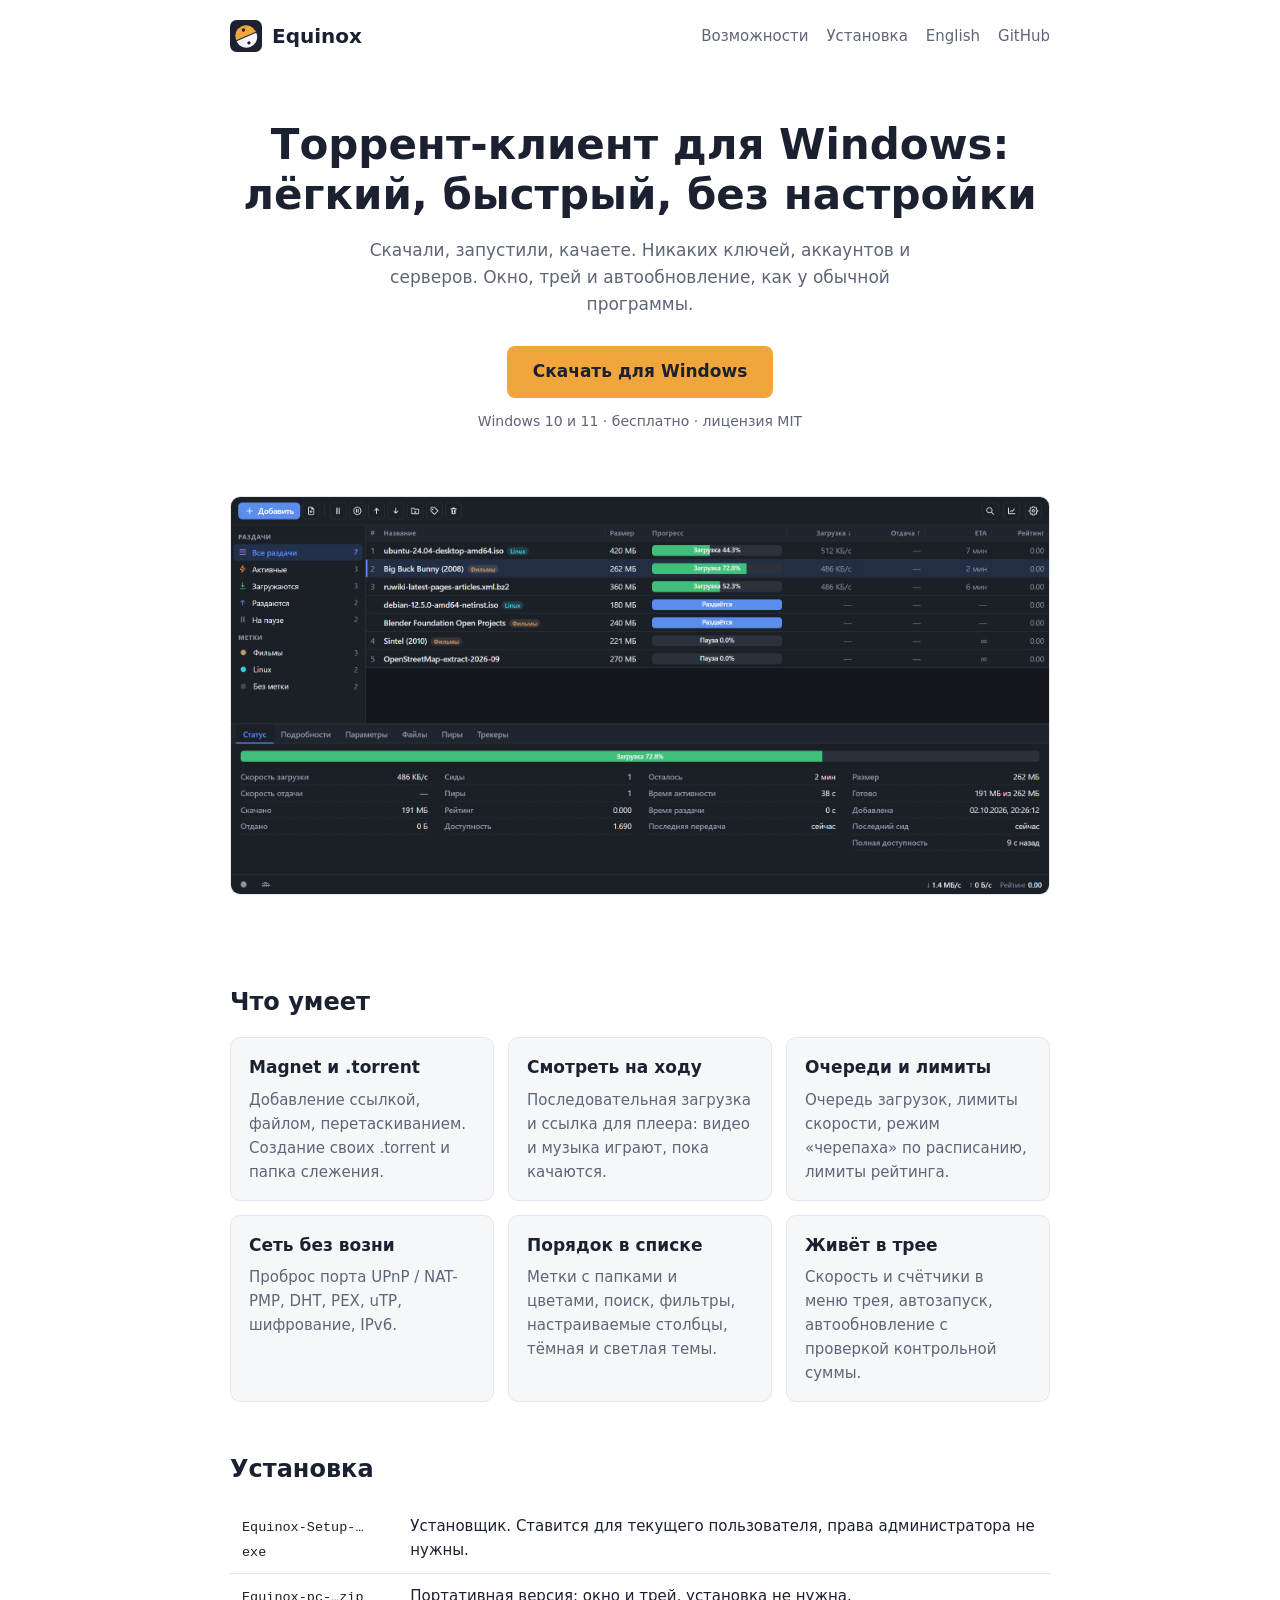
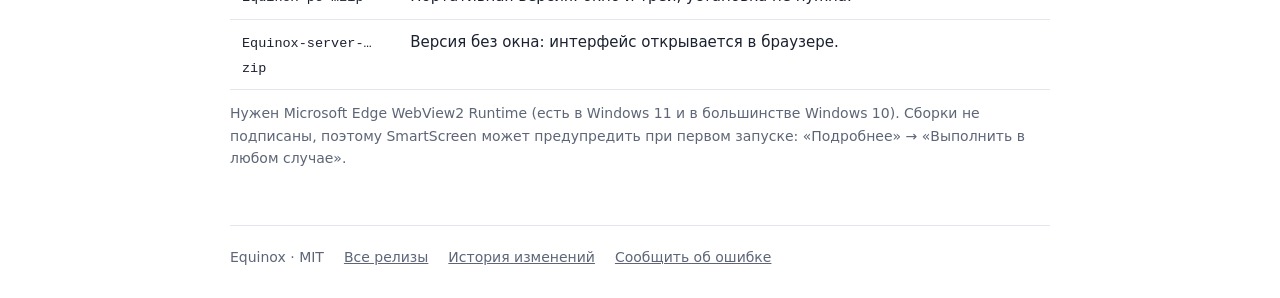
==== site/index.html @ b4ed2db5 "Add a light static website (ru and en) in site/ Co-Authored-By: Claude Sonnet 5.5 <noreply@anthropic" ====
<!doctype html>
<html lang="ru">
<head>
<meta charset="utf-8">
<meta name="viewport" content="width=device-width,initial-scale=1">
<title>Equinox — торрент-клиент для Windows</title>
<meta name="description" content="Лёгкий и быстрый торрент-клиент для Windows. Ставится и работает без настройки, интерфейс на русском и английском.">
<link rel="icon" href="icon.svg" type="image/svg+xml">
<link rel="alternate" hreflang="en" href="en/">
<link rel="stylesheet" href="style.css">
</head>
<body>
<div class="wrap">
<header>
  <a class="logo" href="./"><img src="icon.svg" alt="">Equinox</a>
  <nav><a href="#features">Возможности</a><a href="#install">Установка</a><a href="en/">English</a><a href="https://github.com/Ozzvin/equinox">GitHub</a></nav>
</header>

<section class="hero">
  <h1>Торрент-клиент для Windows: лёгкий, быстрый, без настройки</h1>
  <p>Скачали, запустили, качаете. Никаких ключей, аккаунтов и серверов. Окно, трей и автообновление, как у обычной программы.</p>
  <a class="btn" href="https://github.com/Ozzvin/equinox/releases/latest">Скачать для Windows</a>
  <div class="note">Windows 10 и 11 · бесплатно · лицензия MIT</div>
</section>

<img class="shot" src="img/main-ru.png" alt="Главное окно: список раздач, метки, панель сведений">

<h2 id="features">Что умеет</h2>
<div class="grid">
  <div class="card"><h3>Magnet и .torrent</h3><p>Добавление ссылкой, файлом, перетаскиванием. Создание своих .torrent и папка слежения.</p></div>
  <div class="card"><h3>Смотреть на ходу</h3><p>Последовательная загрузка и ссылка для плеера: видео и музыка играют, пока качаются.</p></div>
  <div class="card"><h3>Очереди и лимиты</h3><p>Очередь загрузок, лимиты скорости, режим «черепаха» по расписанию, лимиты рейтинга.</p></div>
  <div class="card"><h3>Сеть без возни</h3><p>Проброс порта UPnP / NAT-PMP, DHT, PEX, uTP, шифрование, IPv6.</p></div>
  <div class="card"><h3>Порядок в списке</h3><p>Метки с папками и цветами, поиск, фильтры, настраиваемые столбцы, тёмная и светлая темы.</p></div>
  <div class="card"><h3>Живёт в трее</h3><p>Скорость и счётчики в меню трея, автозапуск, автообновление с проверкой контрольной суммы.</p></div>
</div>

<h2 id="install">Установка</h2>
<table>
  <tr><td><code>Equinox-Setup-…exe</code></td><td>Установщик. Ставится для текущего пользователя, права администратора не нужны.</td></tr>
  <tr><td><code>Equinox-pc-…zip</code></td><td>Портативная версия: окно и трей, установка не нужна.</td></tr>
  <tr><td><code>Equinox-server-…zip</code></td><td>Версия без окна: интерфейс открывается в браузере.</td></tr>
</table>
<p class="note">Нужен Microsoft Edge WebView2 Runtime (есть в Windows 11 и в большинстве Windows 10). Сборки не подписаны, поэтому SmartScreen может предупредить при первом запуске: «Подробнее» → «Выполнить в любом случае».</p>

<footer>
  <span>Equinox · MIT</span>
  <a href="https://github.com/Ozzvin/equinox/releases">Все релизы</a>
  <a href="https://github.com/Ozzvin/equinox/blob/main/CHANGELOG.md">История изменений</a>
  <a href="https://github.com/Ozzvin/equinox/issues">Сообщить об ошибке</a>
</footer>
</div>
</body>
</html>
---- site/style.css ----
:root{--bg:#fff;--fg:#1b2130;--muted:#5d6577;--line:#e3e6ec;--card:#f6f7f9;--accent:#f0a63c;--accent-fg:#1b2130}
@media(prefers-color-scheme:dark){:root{--bg:#141925;--fg:#f4f5f8;--muted:#a3abbb;--line:#2a3144;--card:#1b2130}}
*{box-sizing:border-box}
body{margin:0;background:var(--bg);color:var(--fg);font:17px/1.6 system-ui,-apple-system,"Segoe UI",Roboto,sans-serif}
a{color:inherit}
.wrap{max-width:860px;margin:0 auto;padding:0 20px}
header{display:flex;justify-content:space-between;align-items:center;flex-wrap:wrap;gap:8px;padding:20px 0}
.logo{display:flex;align-items:center;gap:10px;font-weight:700;font-size:20px;text-decoration:none}
.logo img{width:32px;height:32px}
nav a{color:var(--muted);text-decoration:none;margin-right:18px;font-size:15px}
nav a:last-child{margin-right:0}
nav a:hover{color:var(--fg)}
.hero{padding:48px 0 32px;text-align:center}
h1{font-size:clamp(28px,5vw,42px);line-height:1.2;margin:0 0 16px}
.hero p{color:var(--muted);max-width:600px;margin:0 auto 28px}
.btn{display:inline-block;background:var(--accent);color:var(--accent-fg);font-weight:600;text-decoration:none;padding:12px 26px;border-radius:8px}
.btn:hover{filter:brightness(1.07)}
.note{font-size:14px;color:var(--muted);margin-top:12px}
.shot{width:100%;height:auto;border:1px solid var(--line);border-radius:10px;margin:32px 0}
h2{font-size:24px;margin:48px 0 16px}
.grid{display:grid;grid-template-columns:repeat(auto-fit,minmax(240px,1fr));gap:14px}
.card{background:var(--card);border:1px solid var(--line);border-radius:10px;padding:16px 18px}
.card h3{margin:0 0 6px;font-size:17px}
.card p{margin:0;color:var(--muted);font-size:15px}
table{border-collapse:collapse;width:100%;font-size:15px}
td{text-align:left;padding:10px 12px;border-bottom:1px solid var(--line);vertical-align:top}
code{font-family:ui-monospace,Consolas,monospace;font-size:.9em}
footer{margin:56px 0 32px;padding-top:20px;border-top:1px solid var(--line);color:var(--muted);font-size:14px;display:flex;flex-wrap:wrap;gap:8px 20px}
footer a{color:var(--muted)}
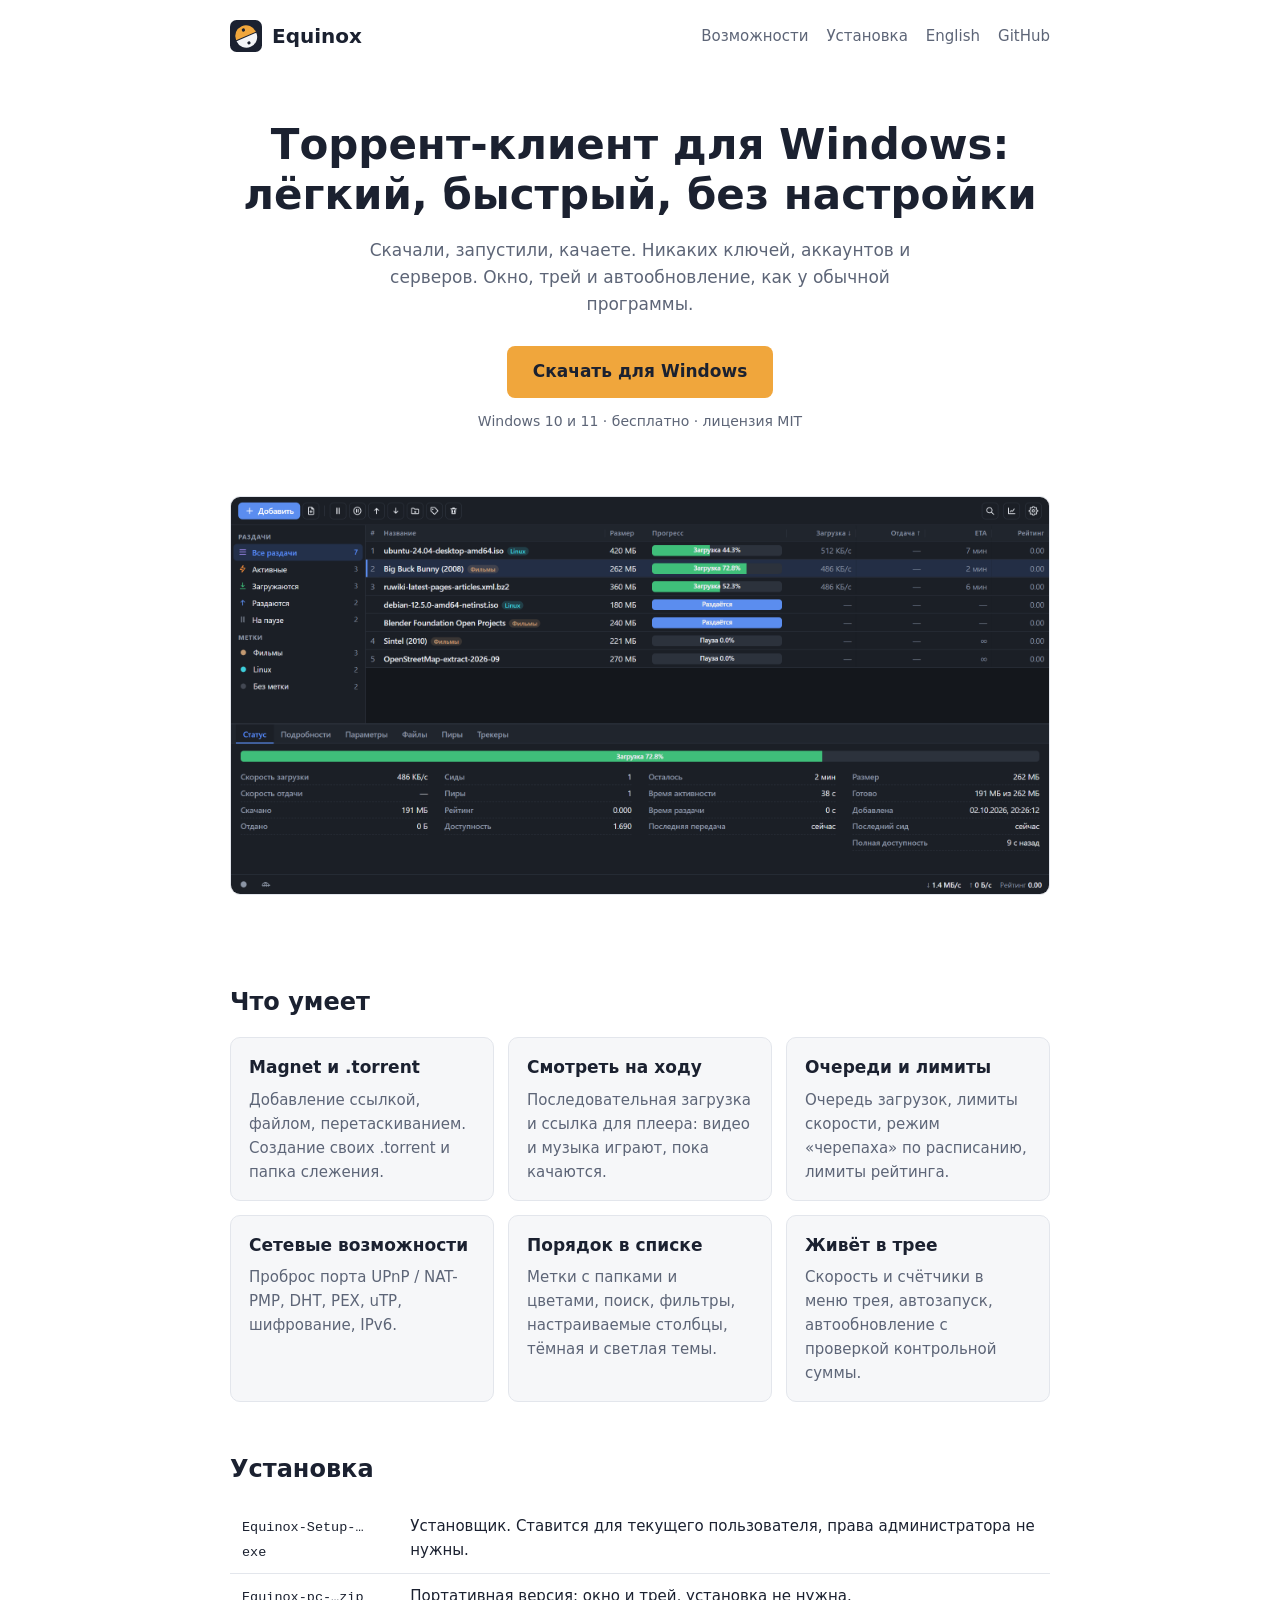
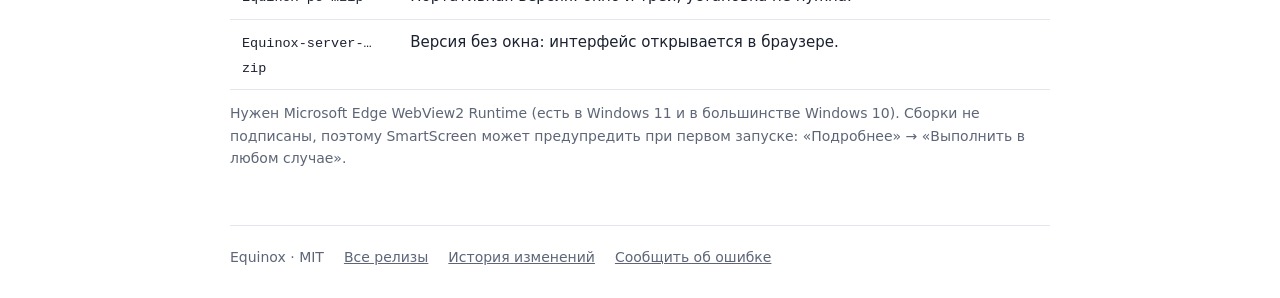
==== commit 45388ea4: "Site: neutral wording for the network card Co-Authored-By: Claude Sonnet 5.5 <noreply@anthropic.com>" ====
--- a/site/index.html
+++ b/site/index.html
@@ -30,7 +30,7 @@
   <div class="card"><h3>Magnet и .torrent</h3><p>Добавление ссылкой, файлом, перетаскиванием. Создание своих .torrent и папка слежения.</p></div>
   <div class="card"><h3>Смотреть на ходу</h3><p>Последовательная загрузка и ссылка для плеера: видео и музыка играют, пока качаются.</p></div>
   <div class="card"><h3>Очереди и лимиты</h3><p>Очередь загрузок, лимиты скорости, режим «черепаха» по расписанию, лимиты рейтинга.</p></div>
-  <div class="card"><h3>Сеть без возни</h3><p>Проброс порта UPnP / NAT-PMP, DHT, PEX, uTP, шифрование, IPv6.</p></div>
+  <div class="card"><h3>Сетевые возможности</h3><p>Проброс порта UPnP / NAT-PMP, DHT, PEX, uTP, шифрование, IPv6.</p></div>
   <div class="card"><h3>Порядок в списке</h3><p>Метки с папками и цветами, поиск, фильтры, настраиваемые столбцы, тёмная и светлая темы.</p></div>
   <div class="card"><h3>Живёт в трее</h3><p>Скорость и счётчики в меню трея, автозапуск, автообновление с проверкой контрольной суммы.</p></div>
 </div>
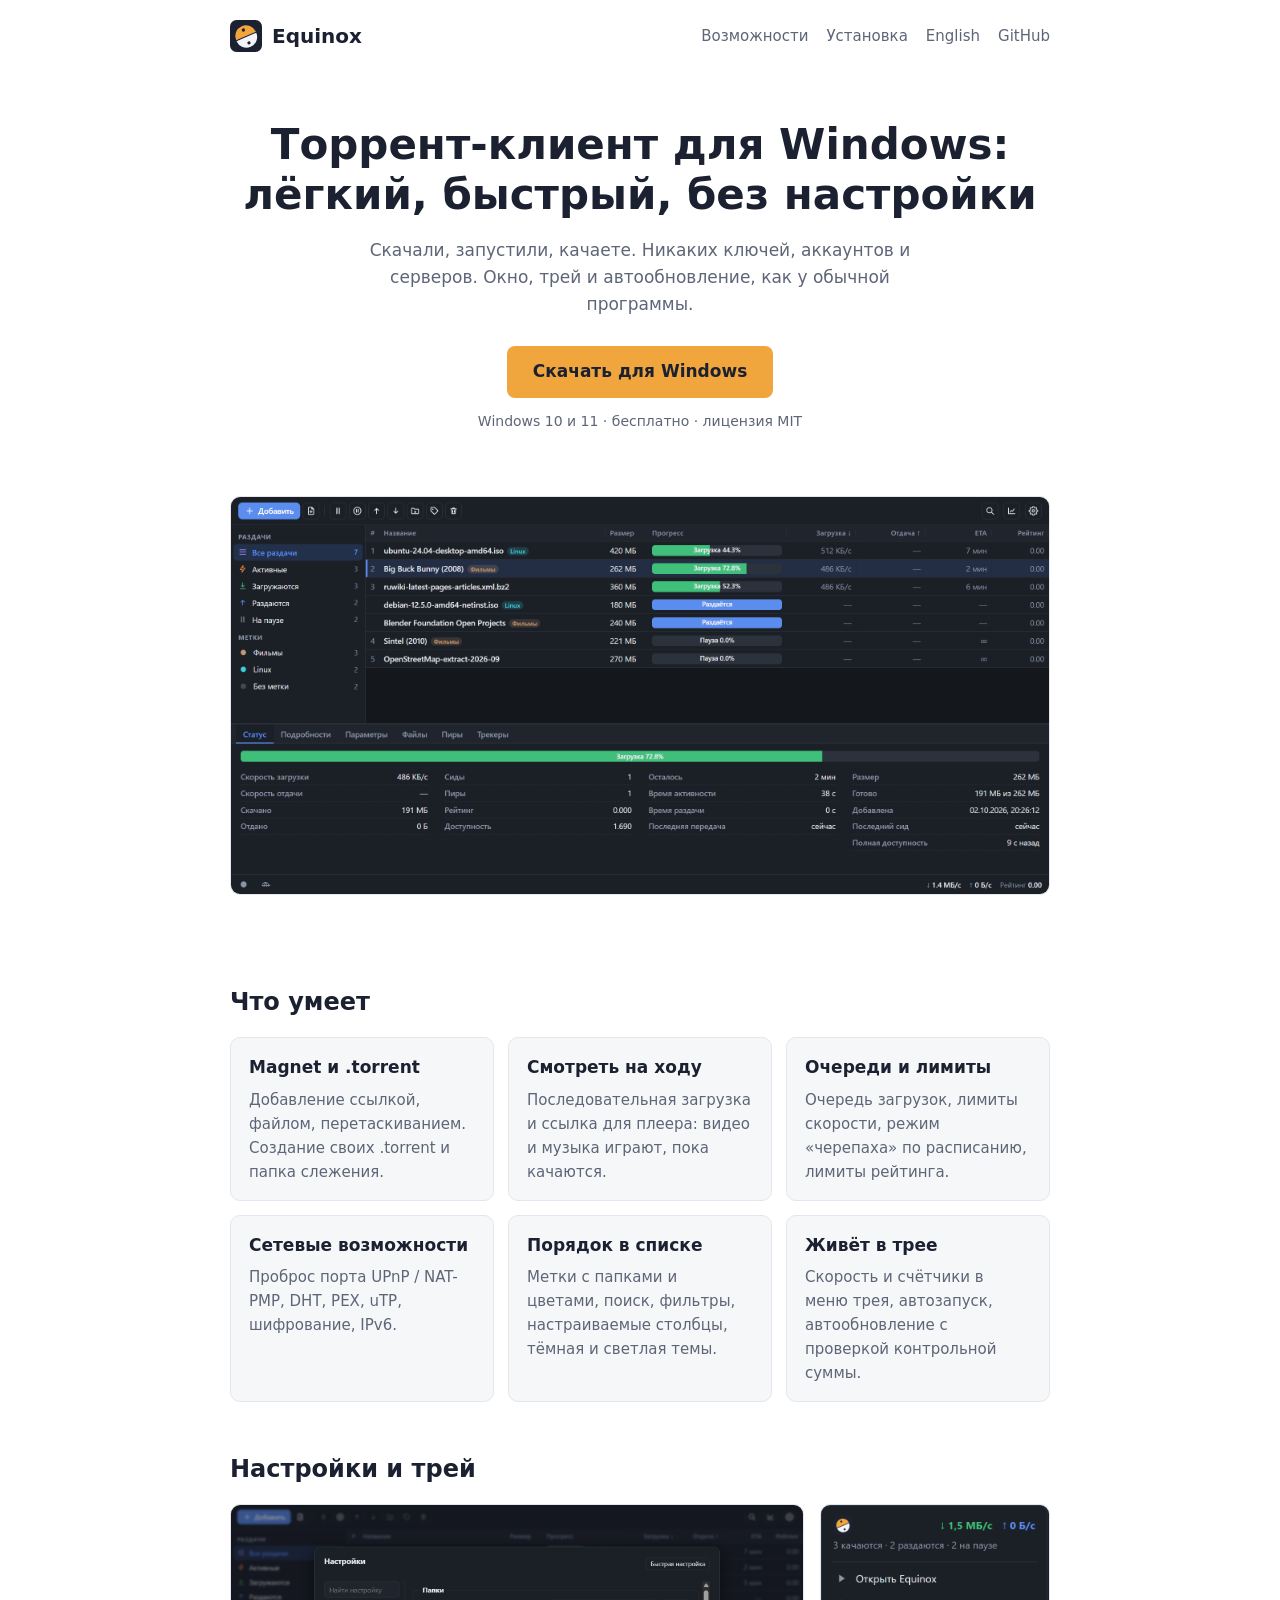
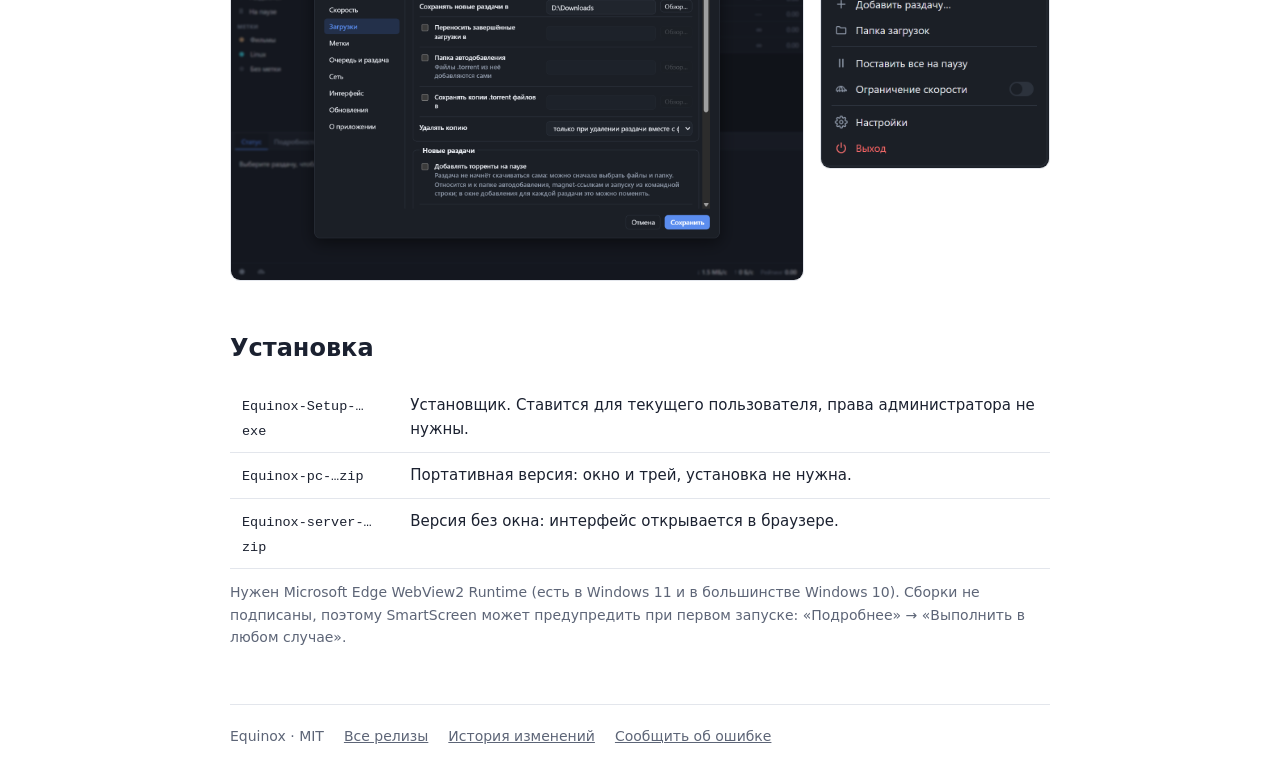
==== commit cc6740d9: "Site: add settings and tray screenshots Co-Authored-By: Claude Sonnet 5.5 <noreply@anthropic.com>" ====
--- a/site/index.html
+++ b/site/index.html
@@ -35,6 +35,12 @@
   <div class="card"><h3>Живёт в трее</h3><p>Скорость и счётчики в меню трея, автозапуск, автообновление с проверкой контрольной суммы.</p></div>
 </div>
 
+<h2>Настройки и трей</h2>
+<div class="pair">
+  <img class="wide" src="img/settings-ru.png" alt="Настройки: компактные строки, поиск, галочки у необязательных папок">
+  <img class="narrow" src="img/tray-ru.png" alt="Меню в трее">
+</div>
+
 <h2 id="install">Установка</h2>
 <table>
   <tr><td><code>Equinox-Setup-…exe</code></td><td>Установщик. Ставится для текущего пользователя, права администратора не нужны.</td></tr>
--- a/site/style.css
+++ b/site/style.css
@@ -27,3 +27,8 @@
 code{font-family:ui-monospace,Consolas,monospace;font-size:.9em}
 footer{margin:56px 0 32px;padding-top:20px;border-top:1px solid var(--line);color:var(--muted);font-size:14px;display:flex;flex-wrap:wrap;gap:8px 20px}
 footer a{color:var(--muted)}
+.pair{display:flex;gap:16px;align-items:flex-start;margin:16px 0}
+.pair img{height:auto;border:1px solid var(--line);border-radius:10px}
+.pair .wide{flex:1 1 0;min-width:0}
+.pair .narrow{flex:0 0 28%;min-width:0}
+@media(max-width:600px){.pair{flex-direction:column}.pair .narrow{flex:none;width:60%;align-self:center}}
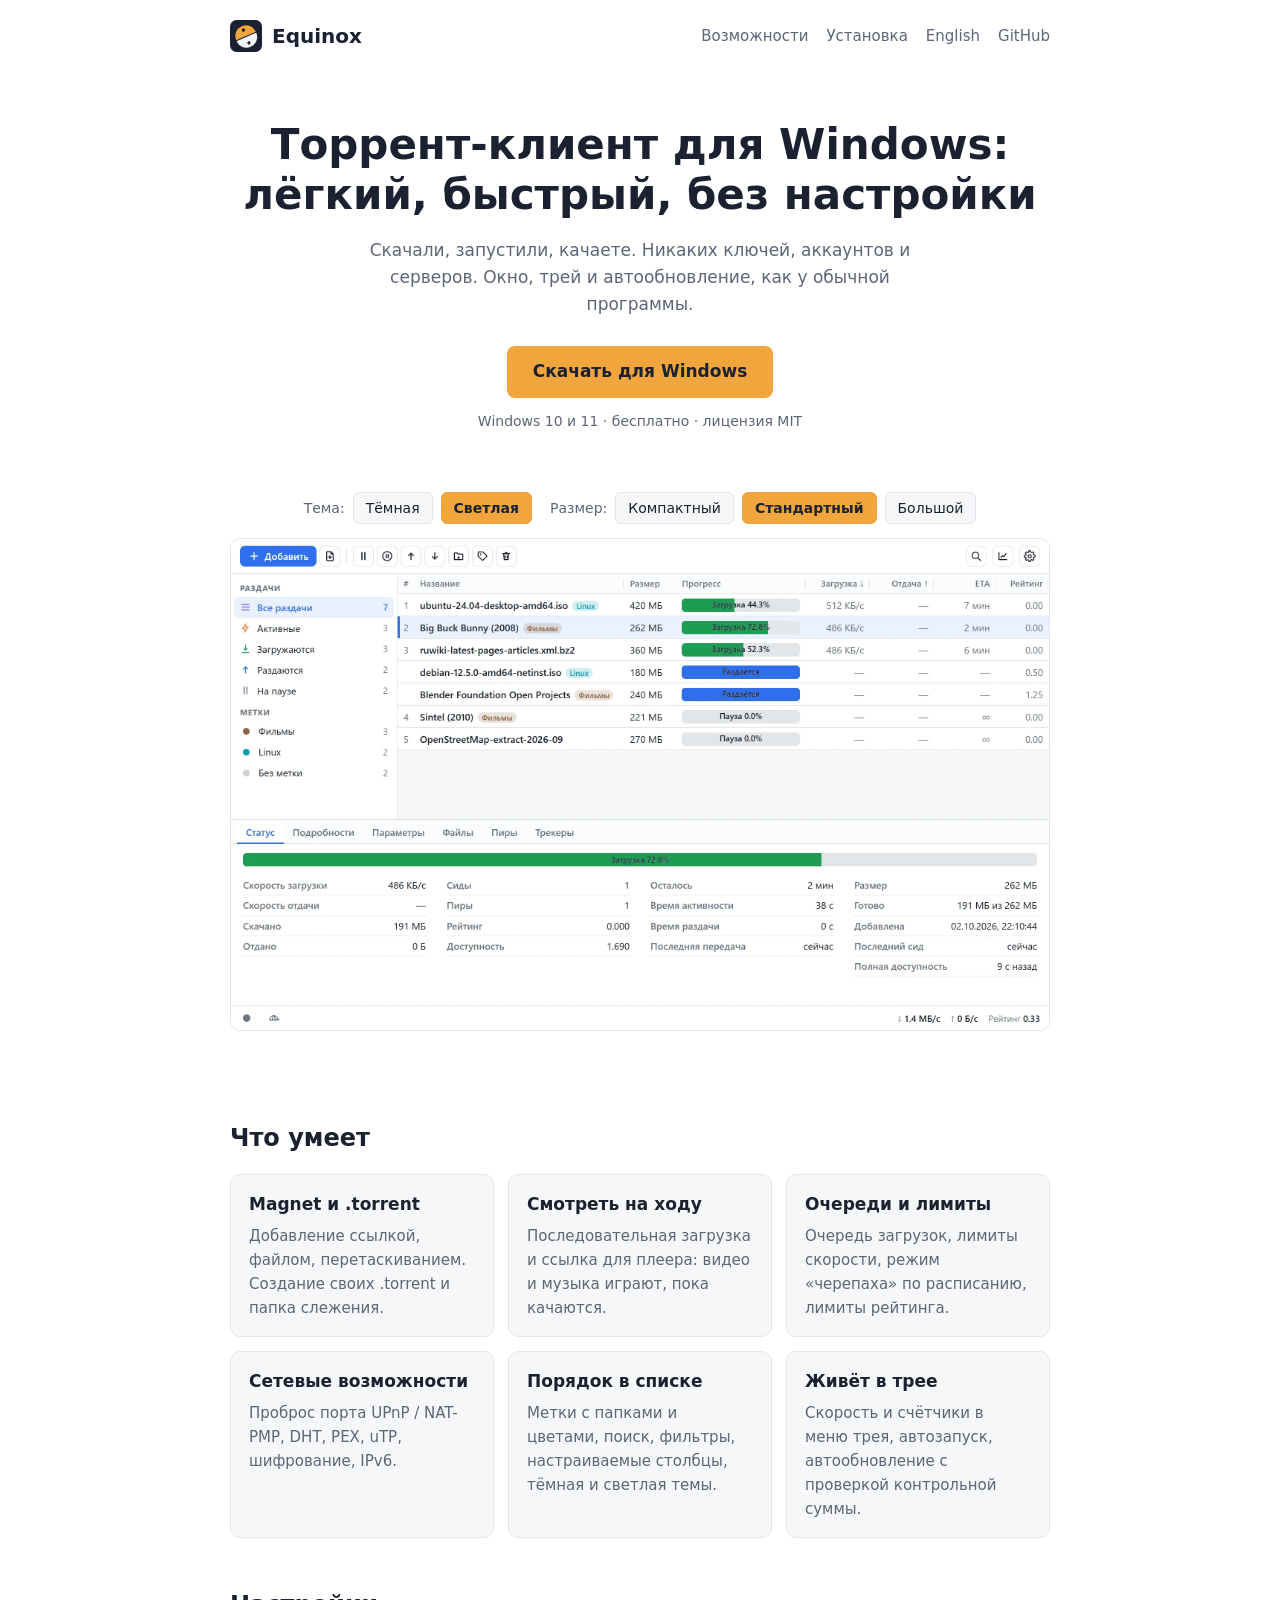
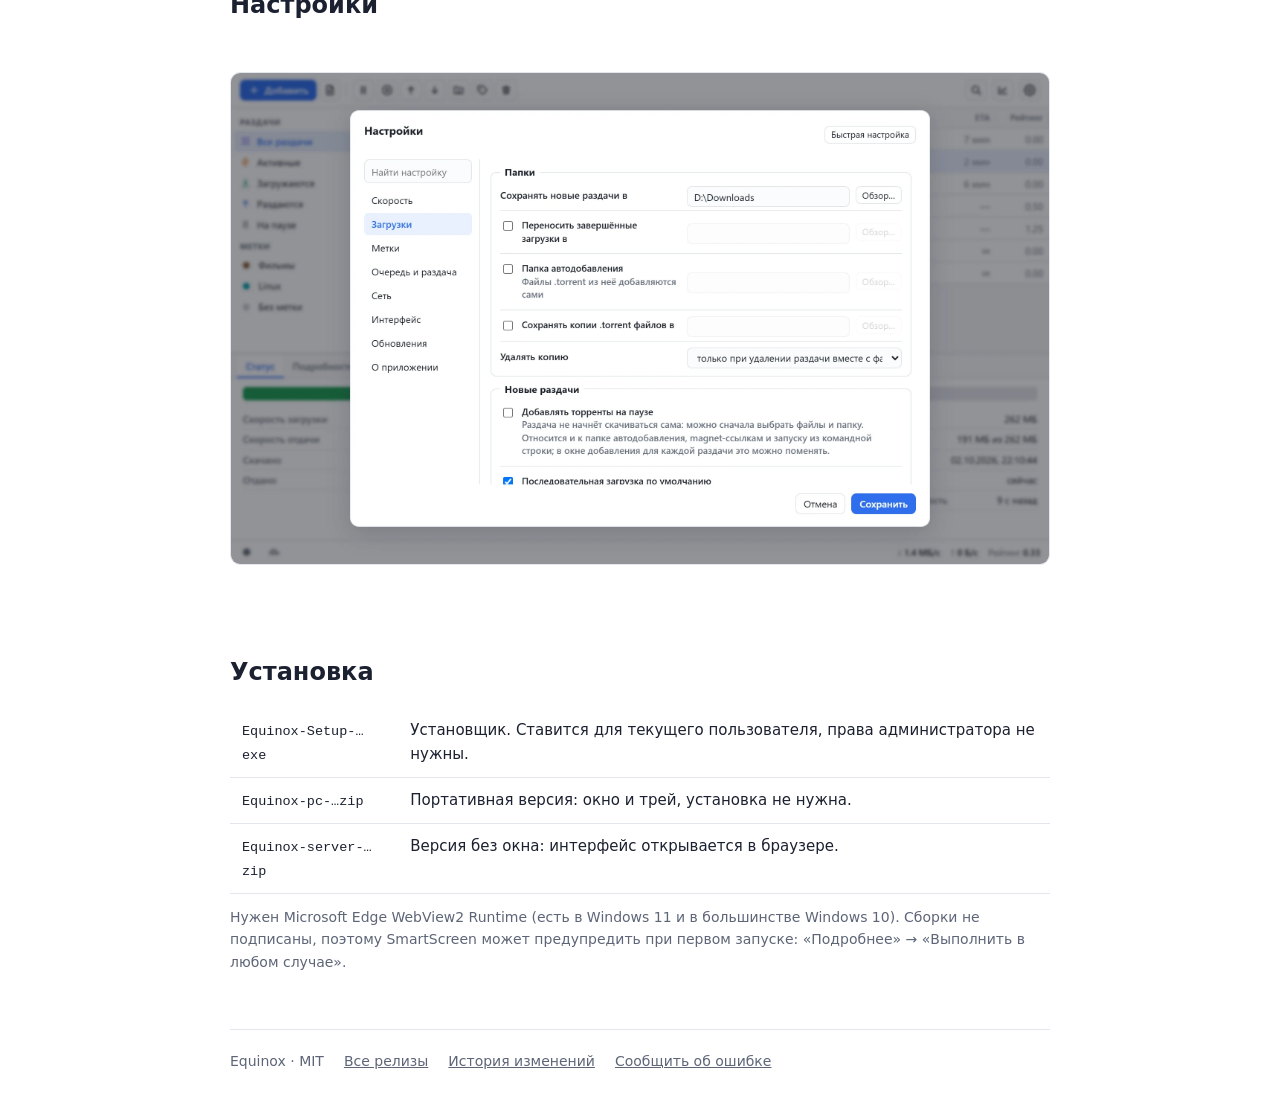
==== commit b7b4e6e6: "Site: screenshots in dark/light and compact/standard/large, with a switcher Co-Authored-By: Claude S" ====
--- a/site/index.html
+++ b/site/index.html
@@ -23,7 +23,13 @@
   <div class="note">Windows 10 и 11 · бесплатно · лицензия MIT</div>
 </section>
 
-<img class="shot" src="img/main-ru.png" alt="Главное окно: список раздач, метки, панель сведений">
+<div class="ctrl" role="group">
+  <span>Тема:</span>
+  <button type="button" data-theme="dark">Тёмная</button><button type="button" data-theme="light">Светлая</button>
+  <span>Размер:</span>
+  <button type="button" data-density="compact">Компактный</button><button type="button" data-density="standard">Стандартный</button><button type="button" data-density="large">Большой</button>
+</div>
+<img class="shot" id="shot-main" src="img/main-ru-dark-standard.webp" alt="Главное окно: список раздач, метки, панель сведений">
 
 <h2 id="features">Что умеет</h2>
 <div class="grid">
@@ -35,11 +41,8 @@
   <div class="card"><h3>Живёт в трее</h3><p>Скорость и счётчики в меню трея, автозапуск, автообновление с проверкой контрольной суммы.</p></div>
 </div>
 
-<h2>Настройки и трей</h2>
-<div class="pair">
-  <img class="wide" src="img/settings-ru.png" alt="Настройки: компактные строки, поиск, галочки у необязательных папок">
-  <img class="narrow" src="img/tray-ru.png" alt="Меню в трее">
-</div>
+<h2>Настройки</h2>
+<img class="shot" id="shot-settings" src="img/settings-ru-dark-standard.webp" alt="Настройки: компактные строки, поиск, галочки у необязательных папок">
 
 <h2 id="install">Установка</h2>
 <table>
@@ -56,5 +59,21 @@
   <a href="https://github.com/Ozzvin/equinox/issues">Сообщить об ошибке</a>
 </footer>
 </div>
+<script>
+(function () {
+  var lang = "ru", base = "img/";
+  var theme = matchMedia("(prefers-color-scheme: light)").matches ? "light" : "dark", density = "standard";
+  var main = document.getElementById("shot-main"), set = document.getElementById("shot-settings");
+  function show() {
+    var tail = "-" + lang + "-" + theme + "-" + density + ".webp";
+    main.src = base + "main" + tail; set.src = base + "settings" + tail;
+    document.querySelectorAll("[data-theme]").forEach(function (b) { b.setAttribute("aria-pressed", b.dataset.theme === theme); });
+    document.querySelectorAll("[data-density]").forEach(function (b) { b.setAttribute("aria-pressed", b.dataset.density === density); });
+  }
+  document.querySelectorAll("[data-theme]").forEach(function (b) { b.onclick = function () { theme = b.dataset.theme; show(); }; });
+  document.querySelectorAll("[data-density]").forEach(function (b) { b.onclick = function () { density = b.dataset.density; show(); }; });
+  show();
+})();
+</script>
 </body>
 </html>
--- a/site/style.css
+++ b/site/style.css
@@ -27,8 +27,9 @@
 code{font-family:ui-monospace,Consolas,monospace;font-size:.9em}
 footer{margin:56px 0 32px;padding-top:20px;border-top:1px solid var(--line);color:var(--muted);font-size:14px;display:flex;flex-wrap:wrap;gap:8px 20px}
 footer a{color:var(--muted)}
-.pair{display:flex;gap:16px;align-items:flex-start;margin:16px 0}
-.pair img{height:auto;border:1px solid var(--line);border-radius:10px}
-.pair .wide{flex:1 1 0;min-width:0}
-.pair .narrow{flex:0 0 28%;min-width:0}
-@media(max-width:600px){.pair{flex-direction:column}.pair .narrow{flex:none;width:60%;align-self:center}}
+.ctrl{display:flex;flex-wrap:wrap;align-items:center;gap:6px 8px;justify-content:center;margin-top:28px;font-size:14px;color:var(--muted)}
+.ctrl span{margin-left:10px}
+.ctrl span:first-child{margin-left:0}
+.ctrl button{font:inherit;color:var(--fg);background:var(--card);border:1px solid var(--line);border-radius:6px;padding:4px 12px;cursor:pointer}
+.ctrl button[aria-pressed="true"]{background:var(--accent);border-color:var(--accent);color:var(--accent-fg);font-weight:600}
+.ctrl+.shot{margin-top:14px}
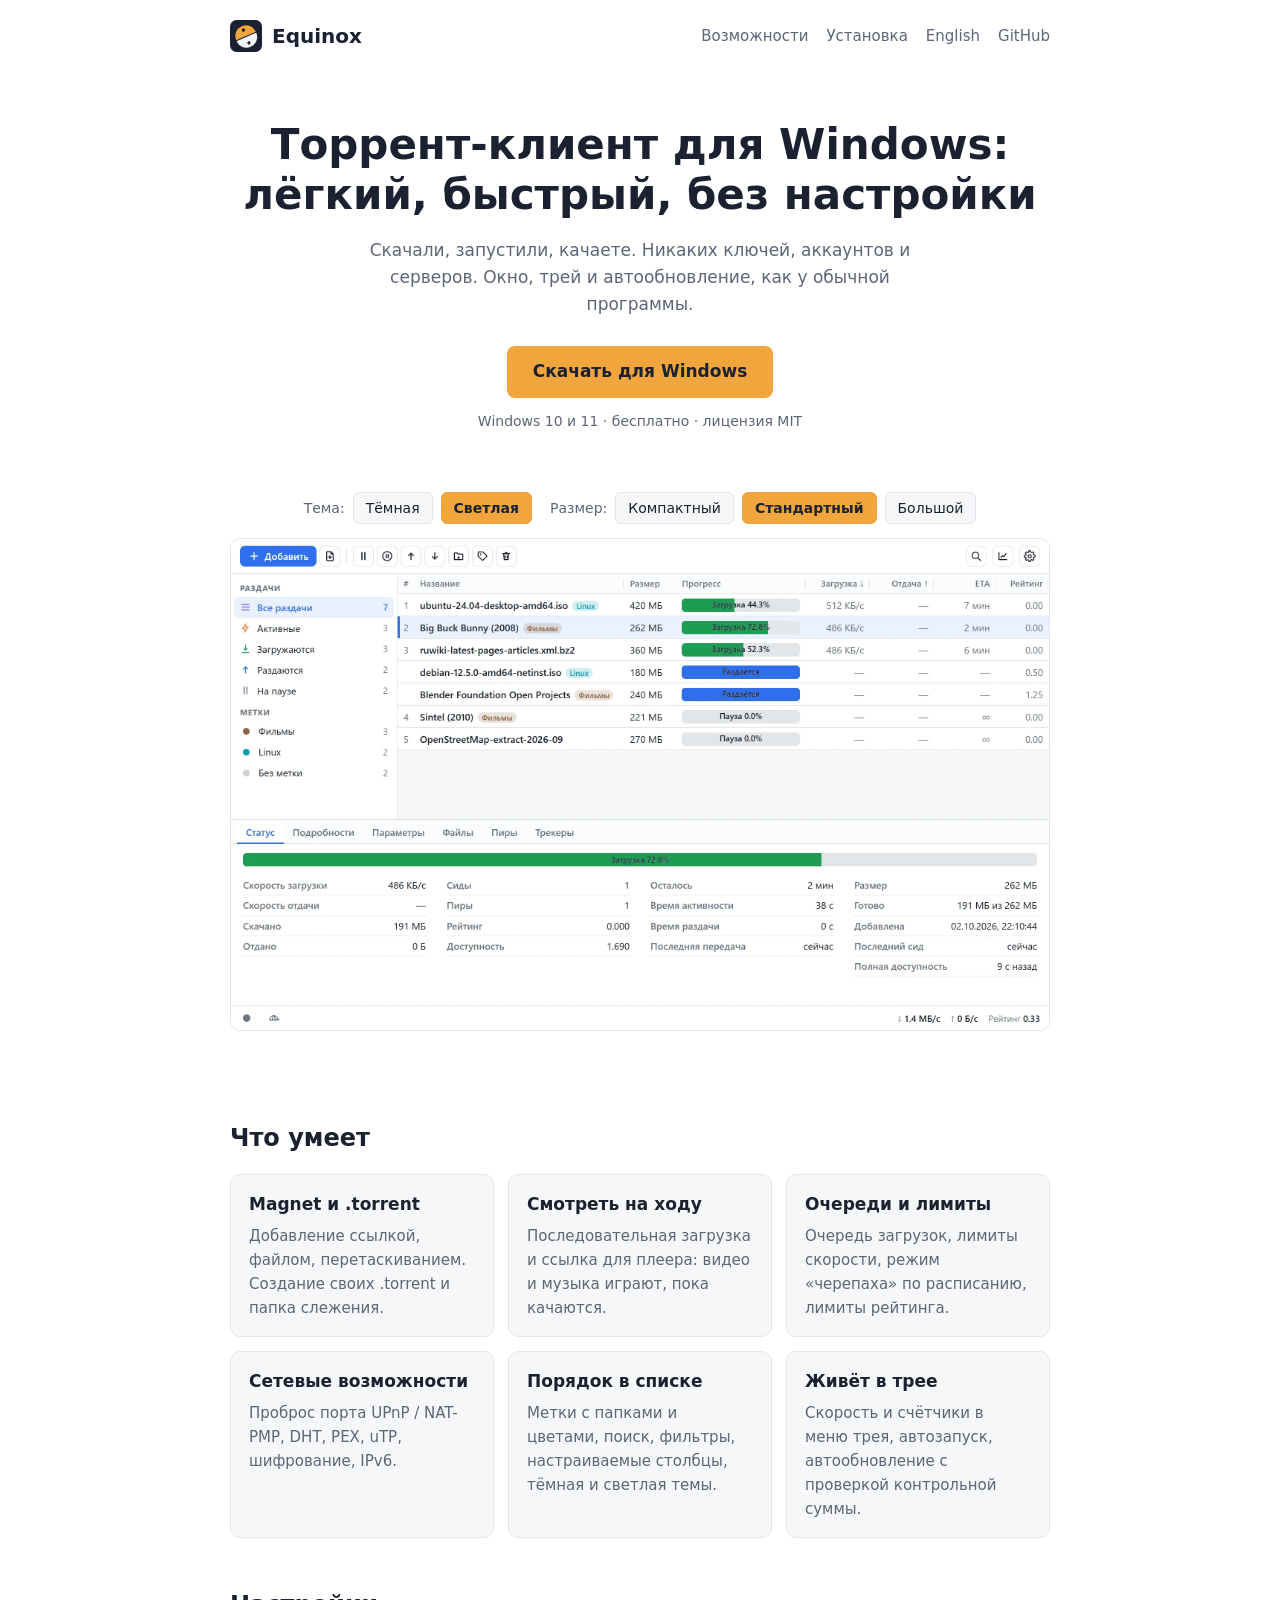
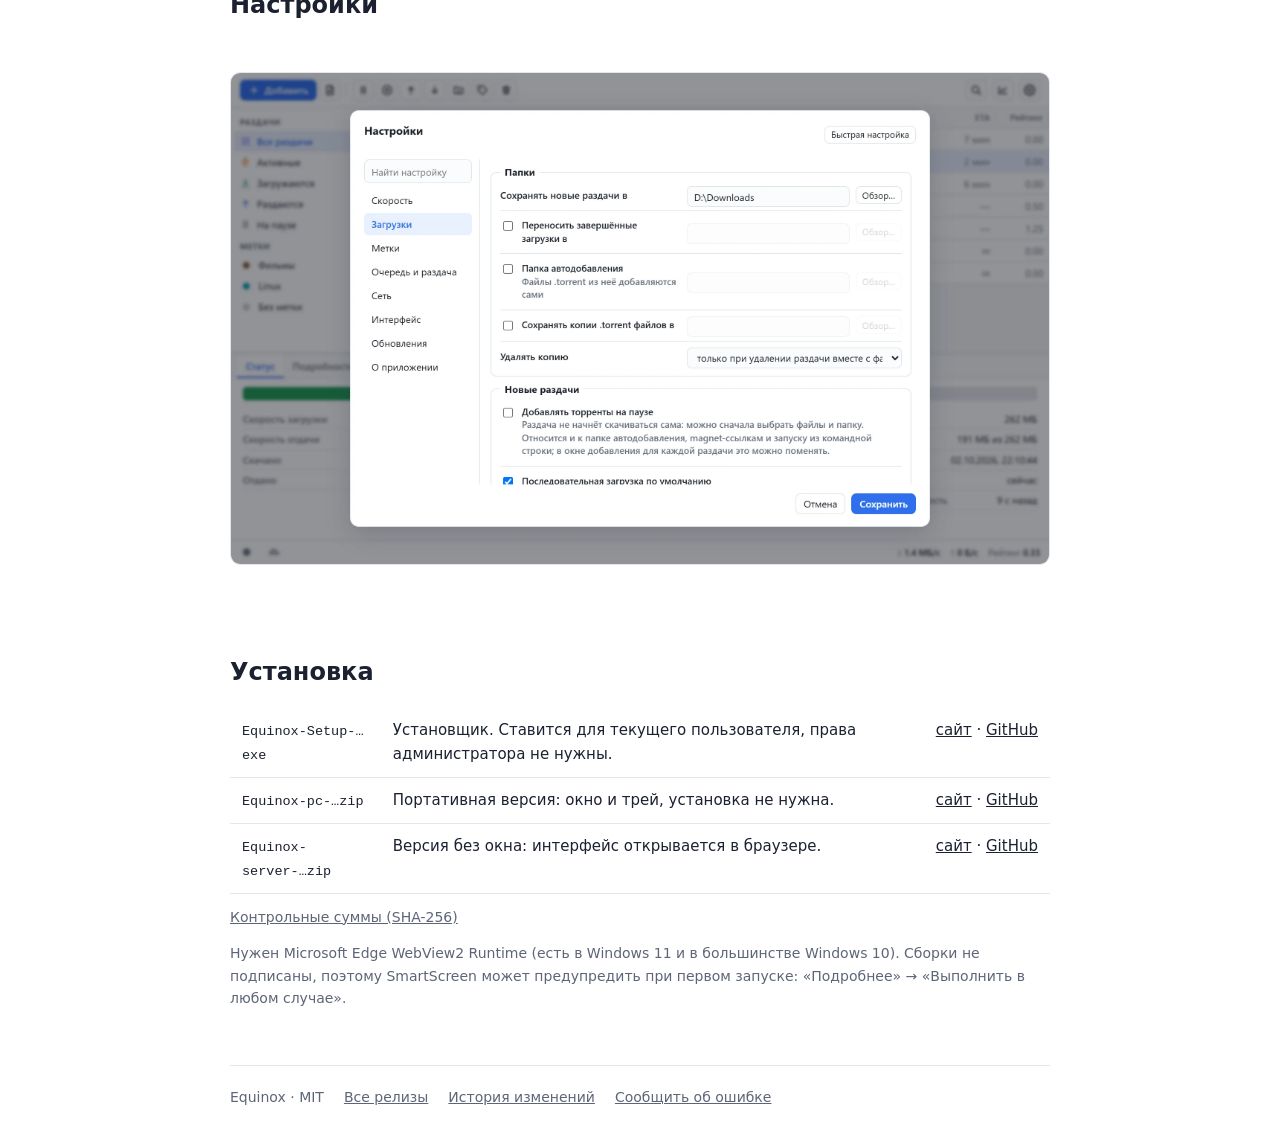
==== commit d1fd6694: "Site: download button offers this site or GitHub; mirror of the latest release served from /download" ====
--- a/site/index.html
+++ b/site/index.html
@@ -19,7 +19,13 @@
 <section class="hero">
   <h1>Торрент-клиент для Windows: лёгкий, быстрый, без настройки</h1>
   <p>Скачали, запустили, качаете. Никаких ключей, аккаунтов и серверов. Окно, трей и автообновление, как у обычной программы.</p>
-  <a class="btn" href="https://github.com/Ozzvin/equinox/releases/latest">Скачать для Windows</a>
+  <details class="dl">
+    <summary class="btn">Скачать для Windows</summary>
+    <div class="dl-menu">
+      <a href="download/Equinox-Setup.exe">С этого сайта<small>зеркало <span id="dl-ver"></span></small></a>
+      <a href="https://github.com/Ozzvin/equinox/releases/latest">С GitHub<small>если GitHub доступен</small></a>
+    </div>
+  </details>
   <div class="note">Windows 10 и 11 · бесплатно · лицензия MIT</div>
 </section>
 
@@ -46,10 +52,11 @@
 
 <h2 id="install">Установка</h2>
 <table>
-  <tr><td><code>Equinox-Setup-…exe</code></td><td>Установщик. Ставится для текущего пользователя, права администратора не нужны.</td></tr>
-  <tr><td><code>Equinox-pc-…zip</code></td><td>Портативная версия: окно и трей, установка не нужна.</td></tr>
-  <tr><td><code>Equinox-server-…zip</code></td><td>Версия без окна: интерфейс открывается в браузере.</td></tr>
+  <tr><td><code>Equinox-Setup-…exe</code></td><td>Установщик. Ставится для текущего пользователя, права администратора не нужны.</td><td class="dl-links"><a href="download/Equinox-Setup.exe">сайт</a> · <a href="https://github.com/Ozzvin/equinox/releases/latest">GitHub</a></td></tr>
+  <tr><td><code>Equinox-pc-…zip</code></td><td>Портативная версия: окно и трей, установка не нужна.</td><td class="dl-links"><a href="download/Equinox-pc.zip">сайт</a> · <a href="https://github.com/Ozzvin/equinox/releases/latest">GitHub</a></td></tr>
+  <tr><td><code>Equinox-server-…zip</code></td><td>Версия без окна: интерфейс открывается в браузере.</td><td class="dl-links"><a href="download/Equinox-server.zip">сайт</a> · <a href="https://github.com/Ozzvin/equinox/releases/latest">GitHub</a></td></tr>
 </table>
+<p class="note"><a href="download/SHA256SUMS.txt">Контрольные суммы (SHA-256)</a></p>
 <p class="note">Нужен Microsoft Edge WebView2 Runtime (есть в Windows 11 и в большинстве Windows 10). Сборки не подписаны, поэтому SmartScreen может предупредить при первом запуске: «Подробнее» → «Выполнить в любом случае».</p>
 
 <footer>
@@ -73,6 +80,9 @@
   document.querySelectorAll("[data-theme]").forEach(function (b) { b.onclick = function () { theme = b.dataset.theme; show(); }; });
   document.querySelectorAll("[data-density]").forEach(function (b) { b.onclick = function () { density = b.dataset.density; show(); }; });
   show();
+  fetch(base + "../download/version.txt").then(function (r) { return r.ok ? r.text() : ""; }).then(function (v) {
+    var el = document.getElementById("dl-ver"); if (el && /^v[0-9.]+$/.test(v.trim())) el.textContent = "· " + v.trim();
+  }).catch(function () {});
 })();
 </script>
 </body>
--- a/site/style.css
+++ b/site/style.css
@@ -33,3 +33,11 @@
 .ctrl button{font:inherit;color:var(--fg);background:var(--card);border:1px solid var(--line);border-radius:6px;padding:4px 12px;cursor:pointer}
 .ctrl button[aria-pressed="true"]{background:var(--accent);border-color:var(--accent);color:var(--accent-fg);font-weight:600}
 .ctrl+.shot{margin-top:14px}
+.dl{display:inline-block}
+.dl summary{list-style:none;cursor:pointer}
+.dl summary::-webkit-details-marker{display:none}
+.dl-menu{display:flex;flex-direction:column;gap:8px;margin-top:10px;min-width:260px}
+.dl-menu a{display:block;text-align:left;padding:10px 16px;border:1px solid var(--line);background:var(--card);border-radius:8px;text-decoration:none}
+.dl-menu a:hover{border-color:var(--accent)}
+.dl-menu small{display:block;color:var(--muted);font-size:13px}
+.dl-links{white-space:nowrap}
